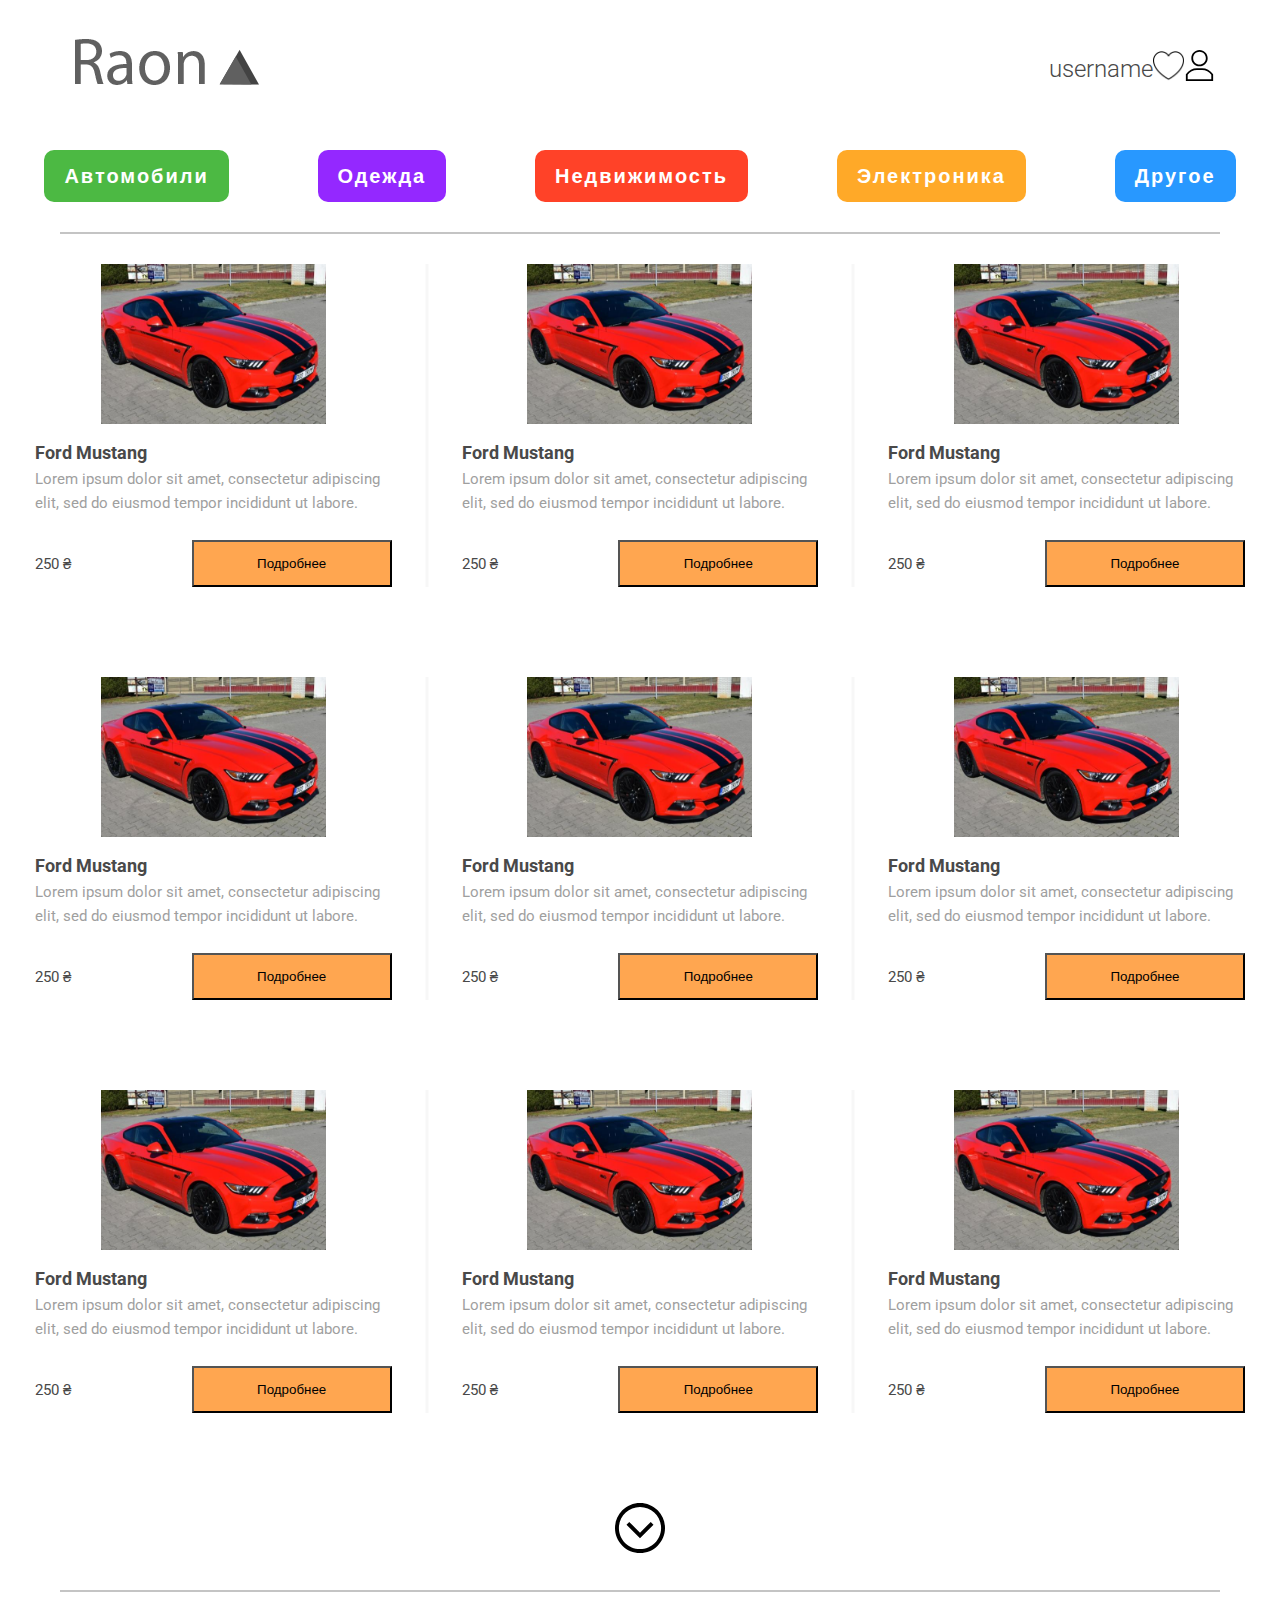
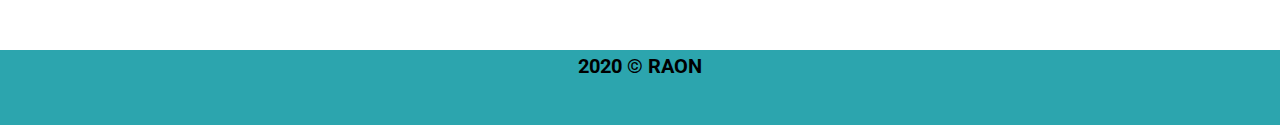
==== Raon v0.1/index.html @ 968f5e2c "Add files via upload" ====
<!DOCTYPE html>
<html lang="en" dir="ltr">
  <head>
    <meta charset="utf-8">
    <link rel="stylesheet" href="assets/css/style.css">
    <link href="https://fonts.googleapis.com/css2?family=Roboto:wght@500&display=swap" rel="stylesheet">
    <title>Raon</title>
  </head>
  <body>
    <div class = "header">
      <div class = "container">

        <!-- СДЕЛАТЬ ОТСТУПЫ В ПРАВОЙ ЧАСТИ МИНИМУМ по 20 ПИКСЕЛЕЙ!!! -->
        <div class="header__inner">
          <div class="header__logo">
            <a href = "index.html">
            <img src="assets/images/logo.png" alt = "gggggggg">
            </a>
          </div>

          <div class="header__twoo">
            <div class = "header__username__text">username</div>

            <div class="header__favourite">
              <img src="assets/images/heart.png" width="31" height="31">
            </div>

            <div class = "header__username__ph">
              <img src="assets/images/user.svg" width="31">
            </div>
          </div>

        </div>
      </div>
    </div>

      <div class = "body1">
        <div class="body__header">

            <a class="body__automob" href="auto.html">Автомобили</a>

            <a class="body__cloth" href="clothess.html">Одежда</a>

            <a class="body__items" href="property.html">Недвижимость</a>

            <a class="body__tech" href="electronic.html">Электроника</a>

            <a class="body__electr" href="other.html">Другое</a>

        </div>

      <div class="body__line"></div>

      <div class="catalog">
        <div class="catalog__item">
          <div class="product catalog__product">
            <img src="assets/images/ford.png" alt="" class="product__img" width="225" height="160">
              <div class="product__content">
                  <h3>Ford Mustang</h3>
                  <p class="product__description">Lorem ipsum dolor sit amet, consectetur adipiscing elit, sed do eiusmod tempor incididunt ut labore.</p>
              </div>
              <footer class="product__footer">
                <div class="product__bottom">
                  <div class="product__price">
                    <span class="product__price-value">250</span>
                    <span class="product__currency">&#8372;</span>
                  </div>
                  <button class="btn product__btn" type="button">Подробнее</button>
                </div>
              </footer>
          </div>
        </div>

        <div class="catalog__item">
          <div class="catalog__product">
            <img src="assets/images/ford.png" alt="" class="product__img" width="225" height="160">
              <div class="product__content">
                  <h3>Ford Mustang</h3>
                  <p class="product__description">Lorem ipsum dolor sit amet, consectetur adipiscing elit, sed do eiusmod tempor incididunt ut labore.</p>
              </div>
              <footer class="product__footer">
                <div class="product__bottom">
                  <div class="product__price">
                    <span class="product__price-value">250</span>
                    <span class="product__currency">&#8372;</span>
                  </div>
                  <button class="btn product__btn" type="button">Подробнее</button>
                </div>
              </footer>
          </div>
        </div>

        <div class="catalog__item">
          <div class="product catalog__product">
            <img src="assets/images/ford.png" alt="" class="product__img" width="225" height="160">
              <div class="product__content">
                  <h3>Ford Mustang</h3>
                  <p class="product__description">Lorem ipsum dolor sit amet, consectetur adipiscing elit, sed do eiusmod tempor incididunt ut labore.</p>
              </div>
              <footer class="product__footer">
                <div class="product__bottom">
                  <div class="product__price">
                    <span class="product__price-value">250</span>
                    <span class="product__currency">&#8372;</span>
                  </div>
                  <button class="btn product__btn" type="button">Подробнее</button>
                </div>
              </footer>
          </div>
        </div>

        <div class="catalog__item">
          <div class="product catalog__product">
            <img src="assets/images/ford.png" alt="" class="product__img" width="225" height="160">
              <div class="product__content">
                  <h3>Ford Mustang</h3>
                  <p class="product__description">Lorem ipsum dolor sit amet, consectetur adipiscing elit, sed do eiusmod tempor incididunt ut labore.</p>
              </div>
              <footer class="product__footer">
                <div class="product__bottom">
                  <div class="product__price">
                    <span class="product__price-value">250</span>
                    <span class="product__currency">&#8372;</span>
                  </div>
                  <button class="btn product__btn" type="button">Подробнее</button>
                </div>
              </footer>
          </div>
        </div>

        <div class="catalog__item">
          <div class="product catalog__product">
            <img src="assets/images/ford.png" alt="" class="product__img" width="225" height="160">
              <div class="product__content">
                  <h3>Ford Mustang</h3>
                  <p class="product__description">Lorem ipsum dolor sit amet, consectetur adipiscing elit, sed do eiusmod tempor incididunt ut labore.</p>
              </div>
              <footer class="product__footer">
                <div class="product__bottom">
                  <div class="product__price">
                    <span class="product__price-value">250</span>
                    <span class="product__currency">&#8372;</span>
                  </div>
                  <button class="btn product__btn" type="button">Подробнее</button>
                </div>
              </footer>
          </div>
        </div>

        <div class="catalog__item">
          <div class="product catalog__product">
            <img src="assets/images/ford.png" alt="" class="product__img" width="225" height="160">
              <div class="product__content">
                  <h3>Ford Mustang</h3>
                  <p class="product__description">Lorem ipsum dolor sit amet, consectetur adipiscing elit, sed do eiusmod tempor incididunt ut labore.</p>
              </div>
              <footer class="product__footer">
                <div class="product__bottom">
                  <div class="product__price">
                    <span class="product__price-value">250</span>
                    <span class="product__currency">&#8372;</span>
                  </div>
                  <button class="btn product__btn" type="button">Подробнее</button>
                </div>
              </footer>
          </div>
        </div>

        <div class="catalog__item">
          <div class="product catalog__product">
            <img src="assets/images/ford.png" alt="" class="product__img" width="225" height="160">
              <div class="product__content">
                  <h3>Ford Mustang</h3>
                  <p class="product__description">Lorem ipsum dolor sit amet, consectetur adipiscing elit, sed do eiusmod tempor incididunt ut labore.</p>
              </div>
              <footer class="product__footer">
                <div class="product__bottom">
                  <div class="product__price">
                    <span class="product__price-value">250</span>
                    <span class="product__currency">&#8372;</span>
                  </div>
                  <button class="btn product__btn" type="button">Подробнее</button>
                </div>
              </footer>
          </div>
        </div>

        <div class="catalog__item">
          <div class="product catalog__product">
            <img src="assets/images/ford.png" alt="" class="product__img" width="225" height="160">
              <div class="product__content">
                  <h3>Ford Mustang</h3>
                  <p class="product__description">Lorem ipsum dolor sit amet, consectetur adipiscing elit, sed do eiusmod tempor incididunt ut labore.</p>
              </div>
              <footer class="product__footer">
                <div class="product__bottom">
                  <div class="product__price">
                    <span class="product__price-value">250</span>
                    <span class="product__currency">&#8372;</span>
                  </div>
                  <button class="btn product__btn" type="button">Подробнее</button>
                </div>
              </footer>
          </div>
        </div>

        <div class="catalog__item">
          <div class="product catalog__product">
            <img src="assets/images/ford.png" alt="" class="product__img" width="225" height="160">
              <div class="product__content">
                  <h3>Ford Mustang</h3>
                  <p class="product__description">Lorem ipsum dolor sit amet, consectetur adipiscing elit, sed do eiusmod tempor incididunt ut labore.</p>
              </div>
              <footer class="product__footer">
                <div class="product__bottom">
                  <div class="product__price">
                    <span class="product__price-value">250</span>
                    <span class="product__currency">&#8372;</span>
                  </div>
                  <button class="btn product__btn" type="button">Подробнее</button>
                </div>
              </footer>
          </div>
        </div>
    </div>
      <div class="body__arrow">
        <img src="assets/images/down.svg" width="50">
      </div>

      <div class="body__line"></div>

    </div>

    <div class="footer">
      <div class="footer__text">
        2020 &copy; RAON
      </div>

    </div>

  </body>
</html>
---- Raon v0.1/assets/css/style.css ----
html{
    width: 100%;
    max-width: 100%;
    overflow-x: hidden;
}

body {
  min-height: 100%;
  margin: 0;
  font-family: 'Roboto', sans-serif;

  width: 100%;
  max-width: 100%;
  overflow-x: hidden;

  font-size: 15px;
  line-height: 1.6;
  color: #494949;
}

*,
*::after,
*::before {
  box-sizing  : border-box;
}

h1, h2, h3, h4, h5, h6 {
  margin: 0;
}


 /* Header */

 .header {
   width: 100%;
   padding-top: 20px;

   position: absolute;
   top: 0;
   left: 0;
   right: 0;
 }

 .container {
  margin: 5px 65px 15px;
}

.header__inner{
  display: flex;
  justify-content: space-between;
  align-items: center;
}

 .header__logo {
   text-align: left;
 }

 .header__twoo{
   display: flex;
   justify-content: space-around;
   align-items: center;
 }

 .header__username__ph {
   display: inline-block;
 }

 .header__username__text{
   display: inline-block;

   font-style: normal;
   font-weight: 300;
   font-size: 24px;
   line-height: 28px;
 }

 .header__favourite {
   display: inline-block;

  /* width: 31px;
   height: 38px;*/
 }


   /* BODY  BEGIN  */
.body1{
  margin: 10px 0px;
  width: 100%;
  padding-top: 140px;

  position: absolute;
  top: 0;
  left: 0;
  right: 100px;
}

.body__header{
  display: flex;
  justify-content: space-around;
  align-items: center;
}


/* AUTOMOBIL */
.body__automob{
  text-decoration: none;
  outline: none;
  display: inline-block;
  padding: 10px 20px;
  border-radius: 10px;
  box-shadow: 0 0 40px 40px #4CB943 inset, 0 0 0 0 #4CB943;
  font-family: 'Montserrat', sans-serif;
  font-weight: bold;
  font-size: 20px;
  letter-spacing: 2px;
  color: white;
  transition: .15s ease-in-out;
 }

 .body__automob:hover{
  box-shadow: 0 0 10px 0 #4CB943 inset, 0 0 10px 4px #4CB943;
  color: #4CB943;
 }

/* CLOTHES */
 .body__cloth{
   text-decoration: none;
   outline: none;
   display: inline-block;
   padding: 10px 20px;
   border-radius: 10px;
   box-shadow: 0 0 40px 40px #9428FF inset, 0 0 0 0 #9428FF;
   font-family: 'Montserrat', sans-serif;
   font-weight: bold;
   font-size: 20px;
   letter-spacing: 2px;
   color: white;
   transition: .15s ease-in-out;
  }

  .body__cloth:hover{
   box-shadow: 0 0 10px 0 #9428FF inset, 0 0 10px 4px #9428FF;
   color: #9428FF;
  }

 /* Недвижимость */
 .body__items{
   text-decoration: none;
   outline: none;
   display: inline-block;
   padding: 10px 20px;
   border-radius: 10px;
   box-shadow: 0 0 40px 40px #FF4228 inset, 0 0 0 0 #FF4228;
   font-family: 'Montserrat', sans-serif;
   font-weight: bold;
   font-size: 20px;
   letter-spacing: 2px;
   color: white;
   transition: .15s ease-in-out;
  }

  .body__items:hover{
   box-shadow: 0 0 10px 0 #FF4228 inset, 0 0 10px 4px #FF4228;
   color: #FF4228;
  }

 /*Техника */
 .body__tech{
   text-decoration: none;
   outline: none;
   display: inline-block;
   padding: 10px 20px;
   border-radius: 10px;
   box-shadow: 0 0 40px 40px #FFA928 inset, 0 0 0 0 #FFA928;
   font-family: 'Montserrat', sans-serif;
   font-weight: bold;
   font-size: 20px;
   letter-spacing: 2px;
   color: white;
   transition: .15s ease-in-out;
  }

  .body__tech:hover{
   box-shadow: 0 0 10px 0 #FFA928 inset, 0 0 10px 4px #FFA928;
   color: #FFA928;
  }


/* Электроника */
 .body__electr{
   text-decoration: none;
   outline: none;
   display: inline-block;
   padding: 10px 20px;
   border-radius: 10px;
   box-shadow: 0 0 40px 40px #2898FF inset, 0 0 0 0 #2898FF;
   font-family: 'Montserrat', sans-serif;
   font-weight: bold;
   font-size: 20px;
   letter-spacing: 2px;
   color: white;
   transition: .15s ease-in-out;
  }

  .body__electr:hover{
   box-shadow: 0 0 10px 0 #2898FF inset, 0 0 10px 4px #2898FF;
   color: #2898FF;
  }

 .body__line{
   margin-top: 30px;
   margin-bottom: 30px;
   margin-left: 60px;
   margin-right: 60px;
   border-bottom: 2px solid #C4C4C4;

 }

 /* MAIN BODY */
 .catalog {
   display: flex;
   flex-wrap: wrap;
   margin: 0 04;
 }

 .catalog__item {
   width: calc(100% / 3);
   margin-bottom: 90px;
   padding: 0 35px;
   position: relative;
 }

 .catalog__item::before {
   content: '';
   background: #f7f7f7;
   position: absolute;
   left: 0;
   top: 0;
   width: 3px;
   height: 100%;
   transform: translateX(-50%);
 }

 .catalog__item:nth-of-type(3n + 1)::before {
   content: none;
 }

 /*---------------------*/
 .product {
  display: flex;
  flex-direction: column;
  height: 100%;
}

.product__img {
  display: block;
  margin: 0 auto 15px;
}

.product__title {
  margin: 0 0 10px;
  font-family: 'Montserrat', sans-serif;
  font-weight: 900;
  font-size: 22px;
}

.product__description {
  margin: 0;
  color: #9f9f9f;
}

.product__content {
  margin-bottom: 25px;
  flex-grow: 1;
}

.product__bottom {
  display: flex;
  align-items: center;
  justify-content: space-between;
}

.product__btn {
  box-shadow: none;
  background: #ffa650;
  width: 200px;
  padding: 14px 20px;
}

.product__btn:hover {
  background: #ff7c21;
}




.body__arrow{
  text-align: center;
}


/*BODY END*/
/*FOOTER*/

.footer{
  text-align: center;
  height: 75px;
  margin-top: 1650px;
  background: #2CA5AE;
}

.footer__text{
  font-family: Roboto;
  font-style: normal;
  font-weight: bold;
  font-size: 20px;
  color: #000000;
}
  /*---------------
  -----------------*/




/* ITEM */

.item__name{
  font-family: Roboto;
  font-style: bold;
  font-weight: 1000;
  font-size: 35px;
  line-height: 40px;
  text-align: center;
}

.item__img{
  padding-left: 70px;
  display: inline-block;
}

.item__container{
  display: inline-block;
  padding-left: 70px;
  padding-right: 70px;
  padding-top: 30px;
  text-align: center;
}
.item__table1{
  padding-top: 30px;
  display: flex;
  justify-content: space-around;
}

.item__description{
  font-family: Roboto;
  font-style: normal;
  font-weight: normal;
  font-size: 25px;
  line-height: 42px;
}

.item__price{
  font-family: Roboto;
  font-style: normal;
  font-weight: normal;
  font-size: 36px;
  line-height: 42px;
}

.item__button{
  display: inline-block;
  padding-top: 30px;
  text-align: center;
}

.item__comm{
  display: inline-block;
}

.cont__comp{
  display: inline-block;
}

.item__company{
  padding-top: 30px;
  font-family: Roboto;
  font-style: normal;
  font-weight: 500;
  font-size: 36px;
  line-height: 42px;
}

.item__table2{
  padding-top: 30px;
  display: flex;
  justify-content: space-around;
}

.body__add1__feedback{
   text-decoration: none;
   outline: none;
   display: inline-block;
   width: 190px;
   height: 45px;
   line-height: 45px;
   border-radius: 45px;
   font-family: 'Montserrat', sans-serif;
   font-size: 14px;
   text-transform: uppercase;
   text-align: center;
   letter-spacing: 5px;
   font-weight: 600;
   color: white;
   background: #2EE59D;
   box-shadow: 0 8px 15px rgba(46,229,157,.4);
   transition: .3s;
 }

 .body__add1__feedback:hover{
   background: #2EE59D;
   box-shadow: 0 15px 20px rgba(46,229,157,.4);
   color: white;
   transform: translateY(-7px);
 }

 .footer__item{
   text-align: center;
   height: 75px;
   margin-top: 970px;
   background: #2CA5AE;
 }

 /*USERRRRRRRRRRR*/

 .body__line__user{
   margin-top: 0px;
   margin-bottom: 30px;
   margin-left: 60px;
   margin-right: 60px;
   border-bottom: 2px solid #C4C4C4;
 }

 .user__profile{
   text-align: center;
   font-family: Roboto;
   font-style: bold;
   font-weight: 1000;
   font-size: 35px;
   line-height: 56px;
 }

 .user__container{
   display: inline-block;
   padding-left: 30px;
   padding-right: 70px;
   padding-top: 30px;
   text-align: left;
 }

 .user__table1{
   padding-top: 30px;
   display: flex;
   justify-content: space-around;
 }

 .user__name{
   font-family: Roboto;
   font-style: normal;
   font-weight: normal;
   font-size: 25px;
   line-height: 42px;
 }

 .user__password{
   padding-top: 20px;
   font-family: Roboto;
   font-style: normal;
   font-weight: normal;
   font-size: 25px;
   line-height: 42px;
 }

 .user__email{
   padding-top: 20px;
   padding-bottom: 40px;
   font-family: Roboto;
   font-style: normal;
   font-weight: normal;
   font-size: 25px;
   line-height: 42px;
 }

 a.button7 {
  font-weight: 700;
  color: white;
  text-decoration: none;
  padding: .8em 1em calc(.8em + 3px);
  border-radius: 3px;
  background: rgb(64,199,129);
  box-shadow: 0 -3px rgb(53,167,110) inset;
  transition: 0.2s;
}

  a.button7:hover {
    background: rgb(53, 167, 110);
  }

  a.button7:active {
  background: rgb(33,147,90);
  box-shadow: 0 3px rgb(33,147,90) inset;
}

.user__footer{
  text-align: center;
  height: 75px;
  margin-top: 790px;
  background: #2CA5AE;
}

.body__line__user2{
  margin-top: 50px;
  margin-bottom: 30px;
  margin-left: 60px;
  margin-right: 60px;
  border-bottom: 2px solid #C4C4C4;
}
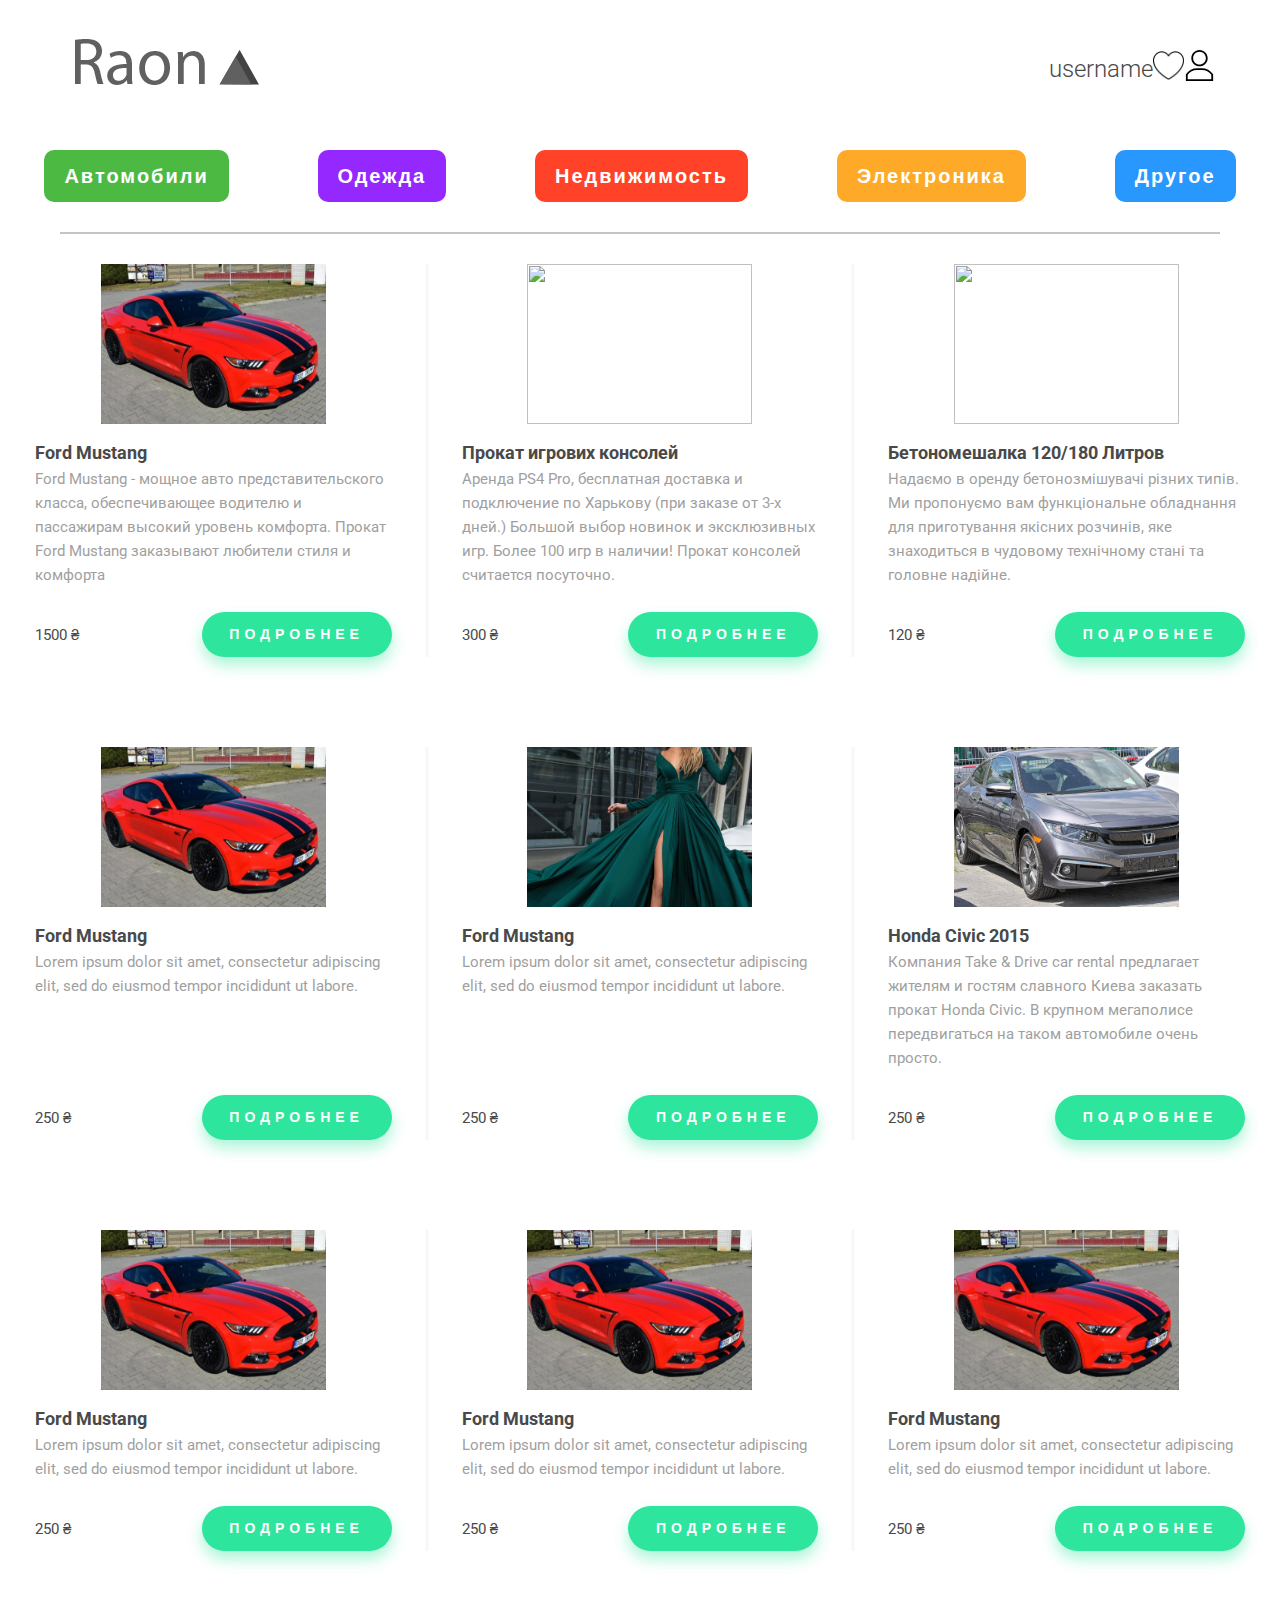
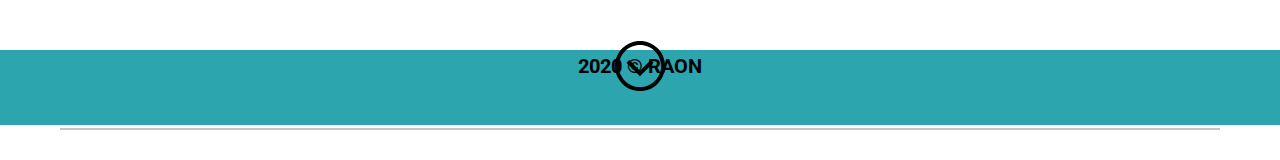
==== commit fe2a57db: "button change" ====
--- a/Raon v0.1/index.html
+++ b/Raon v0.1/index.html
@@ -57,15 +57,15 @@
             <img src="assets/images/ford.png" alt="" class="product__img" width="225" height="160">
               <div class="product__content">
                   <h3>Ford Mustang</h3>
-                  <p class="product__description">Lorem ipsum dolor sit amet, consectetur adipiscing elit, sed do eiusmod tempor incididunt ut labore.</p>
-              </div>
-              <footer class="product__footer">
-                <div class="product__bottom">
-                  <div class="product__price">
-                    <span class="product__price-value">250</span>
-                    <span class="product__currency">&#8372;</span>
-                  </div>
-                  <button class="btn product__btn" type="button">Подробнее</button>
+                  <p class="product__description">Ford Mustang - мощное авто представительского класса, обеспечивающее водителю и пассажирам высокий уровень комфорта. Прокат Ford Mustang заказывают любители стиля и комфорта</p>
+              </div>
+              <footer class="product__footer">
+                <div class="product__bottom">
+                  <div class="product__price">
+                    <span class="product__price-value">1500</span>
+                    <span class="product__currency">&#8372;</span>
+                  </div>
+                  <a class = "body__add1__feedback" href="item.html">Подробнее</a>
                 </div>
               </footer>
           </div>
@@ -73,151 +73,151 @@
 
         <div class="catalog__item">
           <div class="catalog__product">
-            <img src="assets/images/ford.png" alt="" class="product__img" width="225" height="160">
-              <div class="product__content">
-                  <h3>Ford Mustang</h3>
-                  <p class="product__description">Lorem ipsum dolor sit amet, consectetur adipiscing elit, sed do eiusmod tempor incididunt ut labore.</p>
-              </div>
-              <footer class="product__footer">
-                <div class="product__bottom">
-                  <div class="product__price">
-                    <span class="product__price-value">250</span>
-                    <span class="product__currency">&#8372;</span>
-                  </div>
-                  <button class="btn product__btn" type="button">Подробнее</button>
-                </div>
-              </footer>
-          </div>
-        </div>
-
-        <div class="catalog__item">
-          <div class="product catalog__product">
-            <img src="assets/images/ford.png" alt="" class="product__img" width="225" height="160">
-              <div class="product__content">
-                  <h3>Ford Mustang</h3>
-                  <p class="product__description">Lorem ipsum dolor sit amet, consectetur adipiscing elit, sed do eiusmod tempor incididunt ut labore.</p>
-              </div>
-              <footer class="product__footer">
-                <div class="product__bottom">
-                  <div class="product__price">
-                    <span class="product__price-value">250</span>
-                    <span class="product__currency">&#8372;</span>
-                  </div>
-                  <button class="btn product__btn" type="button">Подробнее</button>
-                </div>
-              </footer>
-          </div>
-        </div>
-
-        <div class="catalog__item">
-          <div class="product catalog__product">
-            <img src="assets/images/ford.png" alt="" class="product__img" width="225" height="160">
-              <div class="product__content">
-                  <h3>Ford Mustang</h3>
-                  <p class="product__description">Lorem ipsum dolor sit amet, consectetur adipiscing elit, sed do eiusmod tempor incididunt ut labore.</p>
-              </div>
-              <footer class="product__footer">
-                <div class="product__bottom">
-                  <div class="product__price">
-                    <span class="product__price-value">250</span>
-                    <span class="product__currency">&#8372;</span>
-                  </div>
-                  <button class="btn product__btn" type="button">Подробнее</button>
-                </div>
-              </footer>
-          </div>
-        </div>
-
-        <div class="catalog__item">
-          <div class="product catalog__product">
-            <img src="assets/images/ford.png" alt="" class="product__img" width="225" height="160">
-              <div class="product__content">
-                  <h3>Ford Mustang</h3>
-                  <p class="product__description">Lorem ipsum dolor sit amet, consectetur adipiscing elit, sed do eiusmod tempor incididunt ut labore.</p>
-              </div>
-              <footer class="product__footer">
-                <div class="product__bottom">
-                  <div class="product__price">
-                    <span class="product__price-value">250</span>
-                    <span class="product__currency">&#8372;</span>
-                  </div>
-                  <button class="btn product__btn" type="button">Подробнее</button>
-                </div>
-              </footer>
-          </div>
-        </div>
-
-        <div class="catalog__item">
-          <div class="product catalog__product">
-            <img src="assets/images/ford.png" alt="" class="product__img" width="225" height="160">
-              <div class="product__content">
-                  <h3>Ford Mustang</h3>
-                  <p class="product__description">Lorem ipsum dolor sit amet, consectetur adipiscing elit, sed do eiusmod tempor incididunt ut labore.</p>
-              </div>
-              <footer class="product__footer">
-                <div class="product__bottom">
-                  <div class="product__price">
-                    <span class="product__price-value">250</span>
-                    <span class="product__currency">&#8372;</span>
-                  </div>
-                  <button class="btn product__btn" type="button">Подробнее</button>
-                </div>
-              </footer>
-          </div>
-        </div>
-
-        <div class="catalog__item">
-          <div class="product catalog__product">
-            <img src="assets/images/ford.png" alt="" class="product__img" width="225" height="160">
-              <div class="product__content">
-                  <h3>Ford Mustang</h3>
-                  <p class="product__description">Lorem ipsum dolor sit amet, consectetur adipiscing elit, sed do eiusmod tempor incididunt ut labore.</p>
-              </div>
-              <footer class="product__footer">
-                <div class="product__bottom">
-                  <div class="product__price">
-                    <span class="product__price-value">250</span>
-                    <span class="product__currency">&#8372;</span>
-                  </div>
-                  <button class="btn product__btn" type="button">Подробнее</button>
-                </div>
-              </footer>
-          </div>
-        </div>
-
-        <div class="catalog__item">
-          <div class="product catalog__product">
-            <img src="assets/images/ford.png" alt="" class="product__img" width="225" height="160">
-              <div class="product__content">
-                  <h3>Ford Mustang</h3>
-                  <p class="product__description">Lorem ipsum dolor sit amet, consectetur adipiscing elit, sed do eiusmod tempor incididunt ut labore.</p>
-              </div>
-              <footer class="product__footer">
-                <div class="product__bottom">
-                  <div class="product__price">
-                    <span class="product__price-value">250</span>
-                    <span class="product__currency">&#8372;</span>
-                  </div>
-                  <button class="btn product__btn" type="button">Подробнее</button>
-                </div>
-              </footer>
-          </div>
-        </div>
-
-        <div class="catalog__item">
-          <div class="product catalog__product">
-            <img src="assets/images/ford.png" alt="" class="product__img" width="225" height="160">
-              <div class="product__content">
-                  <h3>Ford Mustang</h3>
-                  <p class="product__description">Lorem ipsum dolor sit amet, consectetur adipiscing elit, sed do eiusmod tempor incididunt ut labore.</p>
-              </div>
-              <footer class="product__footer">
-                <div class="product__bottom">
-                  <div class="product__price">
-                    <span class="product__price-value">250</span>
-                    <span class="product__currency">&#8372;</span>
-                  </div>
-                  <button class="btn product__btn" type="button">Подробнее</button>
+            <img src="assets/images/ps4.png" alt="" class="product__img" width="225" height="160">
+              <div class="product__content">
+                  <h3>Прокат игрових консолей</h3>
+                  <p class="product__description">Аренда PS4 Pro, бесплатная доставка и подключение по Харькову (при заказе от 3‑х дней.) Большой выбор новинок и эксклюзивных игр. Более 100 игр в наличии! Прокат консолей считается посуточно. </p>
+              </div>
+              <footer class="product__footer">
+                <div class="product__bottom">
+                  <div class="product__price">
+                    <span class="product__price-value">300</span>
+                    <span class="product__currency">&#8372;</span>
+                  </div>
+                    <a class = "body__add1__feedback" href="item.html">Подробнее</a>
+                </div>
+              </footer>
+          </div>
+        </div>
+
+        <div class="catalog__item">
+          <div class="product catalog__product">
+            <img src="assets/images/beton.png" alt="" class="product__img" width="225" height="160">
+              <div class="product__content">
+                  <h3>Бетономешалка 120/180 Литров</h3>
+                  <p class="product__description">Надаємо в оренду бетонозмішувачі різних типів. Ми пропонуємо вам функціональне обладнання для приготування якісних розчинів, яке знаходиться в чудовому технічному стані та головне надійне. </p>
+              </div>
+              <footer class="product__footer">
+                <div class="product__bottom">
+                  <div class="product__price">
+                    <span class="product__price-value">120</span>
+                    <span class="product__currency">&#8372;</span>
+                  </div>
+                    <a class = "body__add1__feedback" href="item.html">Подробнее</a>
+                </div>
+              </footer>
+          </div>
+        </div>
+
+        <div class="catalog__item">
+          <div class="product catalog__product">
+            <img src="assets/images/ford.png" alt="" class="product__img" width="225" height="160">
+              <div class="product__content">
+                  <h3>Ford Mustang</h3>
+                  <p class="product__description">Lorem ipsum dolor sit amet, consectetur adipiscing elit, sed do eiusmod tempor incididunt ut labore.</p>
+              </div>
+              <footer class="product__footer">
+                <div class="product__bottom">
+                  <div class="product__price">
+                    <span class="product__price-value">250</span>
+                    <span class="product__currency">&#8372;</span>
+                  </div>
+                    <a class = "body__add1__feedback" href="item.html">Подробнее</a>
+                </div>
+              </footer>
+          </div>
+        </div>
+
+        <div class="catalog__item">
+          <div class="product catalog__product">
+            <img src="assets/images/dress.png" alt="" class="product__img" width="225" height="160">
+              <div class="product__content">
+                  <h3>Ford Mustang</h3>
+                  <p class="product__description">Lorem ipsum dolor sit amet, consectetur adipiscing elit, sed do eiusmod tempor incididunt ut labore.</p>
+              </div>
+              <footer class="product__footer">
+                <div class="product__bottom">
+                  <div class="product__price">
+                    <span class="product__price-value">250</span>
+                    <span class="product__currency">&#8372;</span>
+                  </div>
+                    <a class = "body__add1__feedback" href="item.html">Подробнее</a>
+                </div>
+              </footer>
+          </div>
+        </div>
+
+        <div class="catalog__item">
+          <div class="product catalog__product">
+            <img src="assets/images/honda.png" alt="" class="product__img" width="225" height="160">
+              <div class="product__content">
+                  <h3>Honda Civic 2015</h3>
+                  <p class="product__description">Компания Take & Drive car rental предлагает жителям и гостям славного Киева заказать прокат Honda Civic. В крупном мегаполисе передвигаться на таком автомобиле очень просто.</p>
+              </div>
+              <footer class="product__footer">
+                <div class="product__bottom">
+                  <div class="product__price">
+                    <span class="product__price-value">250</span>
+                    <span class="product__currency">&#8372;</span>
+                  </div>
+                    <a class = "body__add1__feedback" href="item.html">Подробнее</a>
+                </div>
+              </footer>
+          </div>
+        </div>
+
+        <div class="catalog__item">
+          <div class="product catalog__product">
+            <img src="assets/images/ford.png" alt="" class="product__img" width="225" height="160">
+              <div class="product__content">
+                  <h3>Ford Mustang</h3>
+                  <p class="product__description">Lorem ipsum dolor sit amet, consectetur adipiscing elit, sed do eiusmod tempor incididunt ut labore.</p>
+              </div>
+              <footer class="product__footer">
+                <div class="product__bottom">
+                  <div class="product__price">
+                    <span class="product__price-value">250</span>
+                    <span class="product__currency">&#8372;</span>
+                  </div>
+                    <a class = "body__add1__feedback" href="item.html">Подробнее</a>
+                </div>
+              </footer>
+          </div>
+        </div>
+
+        <div class="catalog__item">
+          <div class="product catalog__product">
+            <img src="assets/images/ford.png" alt="" class="product__img" width="225" height="160">
+              <div class="product__content">
+                  <h3>Ford Mustang</h3>
+                  <p class="product__description">Lorem ipsum dolor sit amet, consectetur adipiscing elit, sed do eiusmod tempor incididunt ut labore.</p>
+              </div>
+              <footer class="product__footer">
+                <div class="product__bottom">
+                  <div class="product__price">
+                    <span class="product__price-value">250</span>
+                    <span class="product__currency">&#8372;</span>
+                  </div>
+                    <a class = "body__add1__feedback" href="item.html">Подробнее</a>
+                </div>
+              </footer>
+          </div>
+        </div>
+
+        <div class="catalog__item">
+          <div class="product catalog__product">
+            <img src="assets/images/ford.png" alt="" class="product__img" width="225" height="160">
+              <div class="product__content">
+                  <h3>Ford Mustang</h3>
+                  <p class="product__description">Lorem ipsum dolor sit amet, consectetur adipiscing elit, sed do eiusmod tempor incididunt ut labore.</p>
+              </div>
+              <footer class="product__footer">
+                <div class="product__bottom">
+                  <div class="product__price">
+                    <span class="product__price-value">250</span>
+                    <span class="product__currency">&#8372;</span>
+                  </div>
+                    <a class = "body__add1__feedback" href="item.html">Подробнее</a>
                 </div>
               </footer>
           </div>
